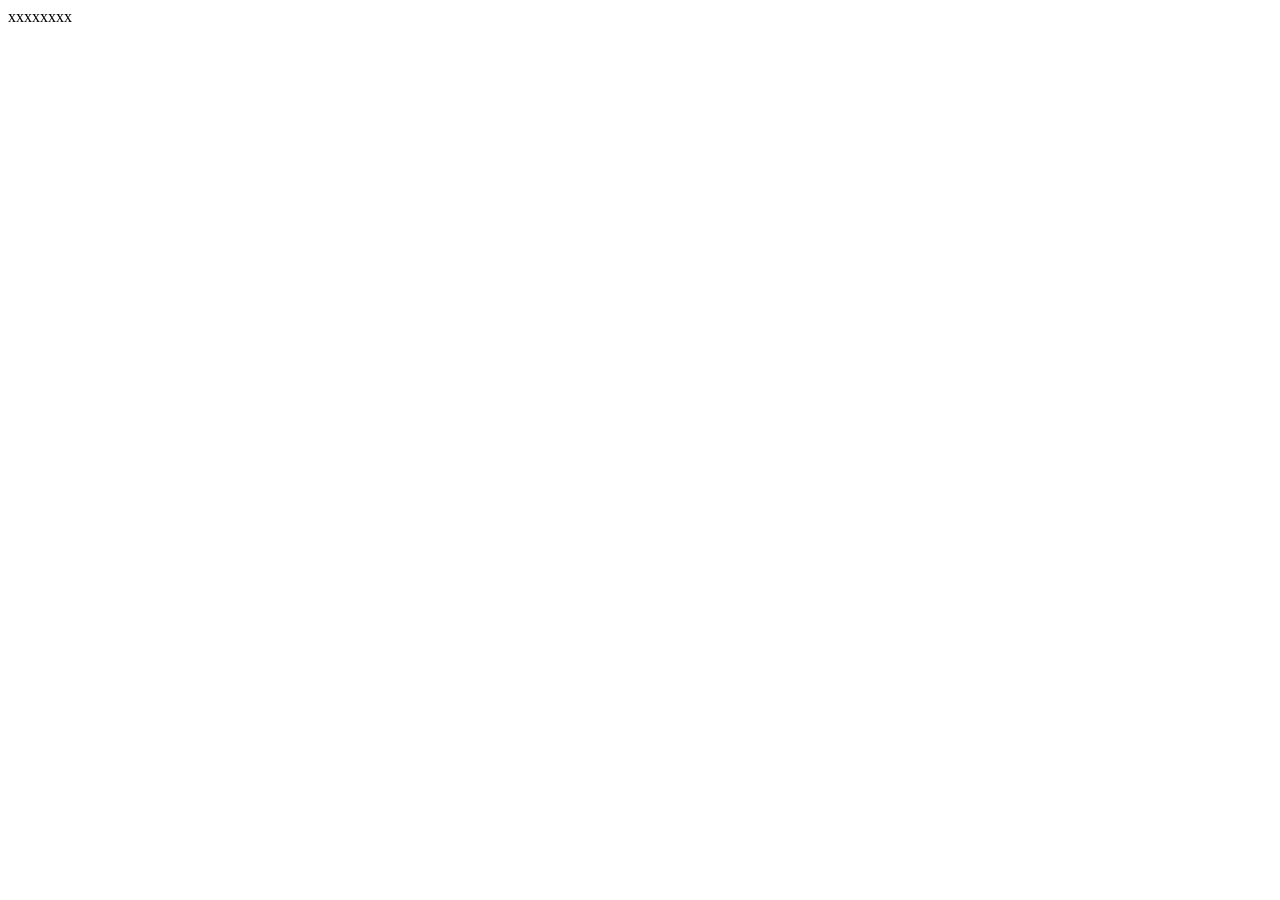
==== runCheckers.html @ 6d39e445 "moved the main project and archived the old" ====
<!DOCTYPE html>
<html lang="en">
<head>
    <meta charset="UTF-8">
    <meta http-equiv="X-UA-Compatible" content="IE=edge">
    <meta name="viewport" content="width=device-width, initial-scale=1.0">
    <title>Document</title>
    <script type="module" src="checkersMain.mjs" defer></script>
</head>
<body>
    <div id="!">zz</div>
    
</body>
</html>
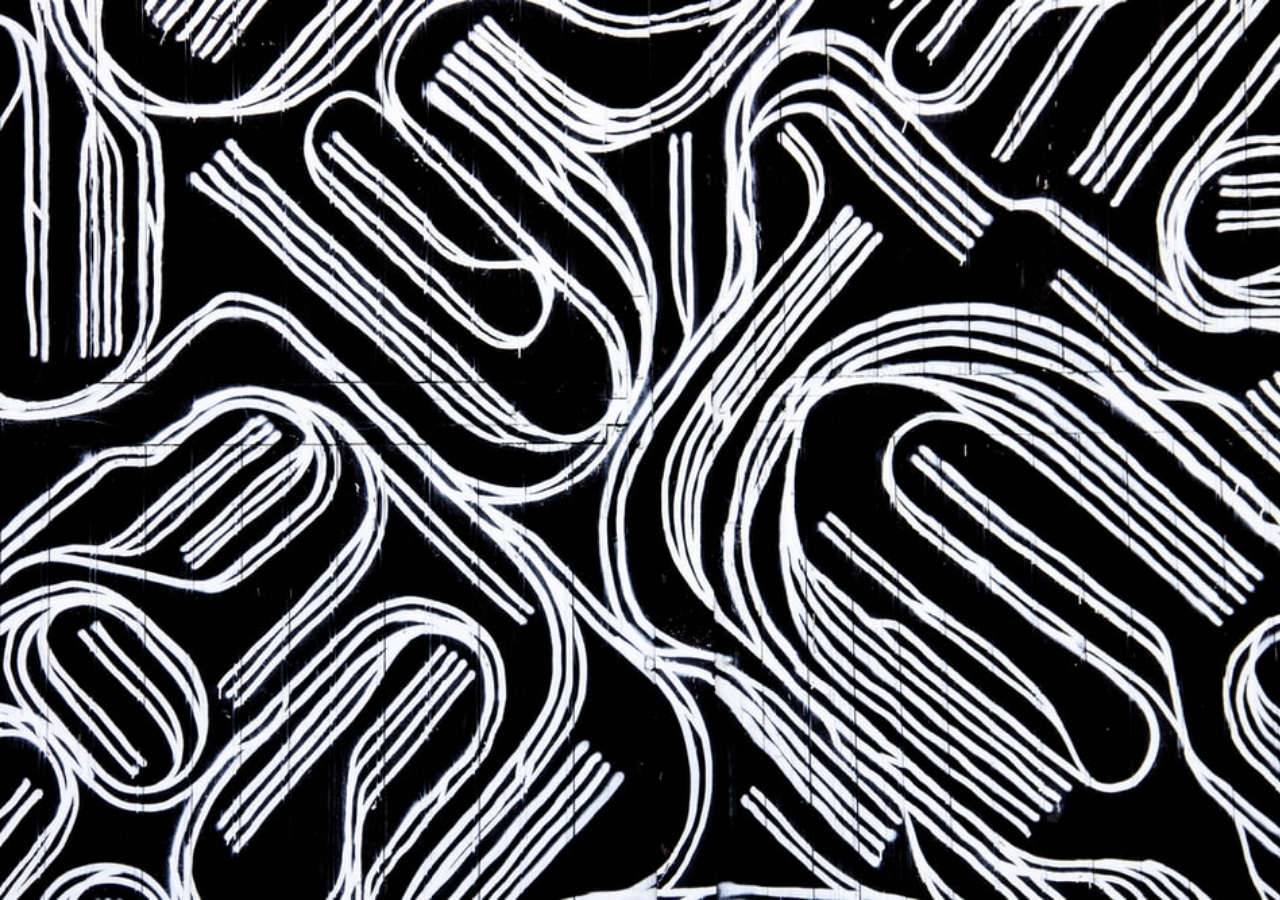
==== commit 8394fbca: "dnd ai works need to add makeAturn functionallity" ====
--- a/runCheckers.html
+++ b/runCheckers.html
@@ -1,14 +1,24 @@
 <!DOCTYPE html>
 <html lang="en">
+
 <head>
     <meta charset="UTF-8">
     <meta http-equiv="X-UA-Compatible" content="IE=edge">
     <meta name="viewport" content="width=device-width, initial-scale=1.0">
-    <title>Document</title>
+    <title>Checkers©</title>
+    <link rel="stylesheet" href="./Checkers.css">
     <script type="module" src="checkersMain.mjs" defer></script>
+    <link rel="preconnect" href="https://fonts.googleapis.com">
+    <link rel="preconnect" href="https://fonts.gstatic.com" crossorigin>
+    <link href="https://fonts.googleapis.com/css2?family=Roboto&display=swap" rel="stylesheet">
 </head>
+
 <body>
-    <div id="!">zz</div>
-    
+   
+    <div class="container" id="container"></div>
+    </div>
+     
+
 </body>
+
 </html>
--- a/Checkers.css
+++ b/Checkers.css
@@ -0,0 +1,119 @@
+* {
+    font-family: 'Roboto', sans-serif;
+    /* box-sizing: border-box; */
+}
+
+body {
+    width: 100vw;
+    height: 100vh;
+    background-image: url(./assets/background.jfif);
+    background-size: 100%;
+    background-size: cover;
+    margin: 0;
+    display: grid;
+    grid-template-rows: 1fr 20fr 1fr;
+}
+
+.nav {
+    display: flex;
+    justify-content: space-between;
+    align-items: center;
+    grid-row: 1;
+}
+
+.footer{
+    grid-row:3;
+    display:flex;
+    justify-content: center;
+
+}
+
+.credit{
+    color: white;
+     background-color: black; 
+}
+
+.checkers-container {
+    grid-row: 2;
+    display: flex;
+    justify-content: center;
+    align-items:center;
+}
+
+.Chess__Board {
+    width: 90vh;
+    height: 90vh;
+    grid-column: 2;
+    display: grid;
+    grid-template-rows: 1fr 1fr 1fr 1fr 1fr 1fr 1fr 1fr;
+    grid-template-columns: 1fr 1fr 1fr 1fr 1fr 1fr 1fr 1fr;
+}
+
+.tile {
+    display: flex;
+    justify-content: center;
+    align-items: center;
+}
+
+.empty {
+    visibility: hidden;
+}
+
+.circle {
+    height: 60%;
+    width: 60%;
+    border-radius: 50%;    
+}
+
+
+.queen {
+    border: 5px solid rgb(153, 19, 153);
+}
+
+.white {
+    background-color: white;
+}
+
+.white-smoke{
+    background-color: whitesmoke;
+}
+
+.black {
+    background-color: black;
+}
+
+.brown{
+    background-color: burlywood;
+}
+.highlight {
+     z-index: 1;
+     box-shadow: 0 0 5px 5px teal;  
+    
+    
+   
+} 
+
+button {
+    height: 100%;
+    display: inline-block;
+    padding: 0.35em 1.2em;
+    border: 0.1em solid #FFFFFF;
+    margin: 0 0.3em 0.3em 0;
+    border-radius: 0.12em;
+    box-sizing: border-box;
+    text-decoration: none;
+    font-family: 'Roboto', sans-serif;
+    font-weight: 300;
+    color: black;
+    text-align: center;
+    transition: all 0.2s;
+}
+
+button:hover {
+    color: white;
+    background-color: black;
+}
+
+button:disabled{
+    visibility: hidden;
+}
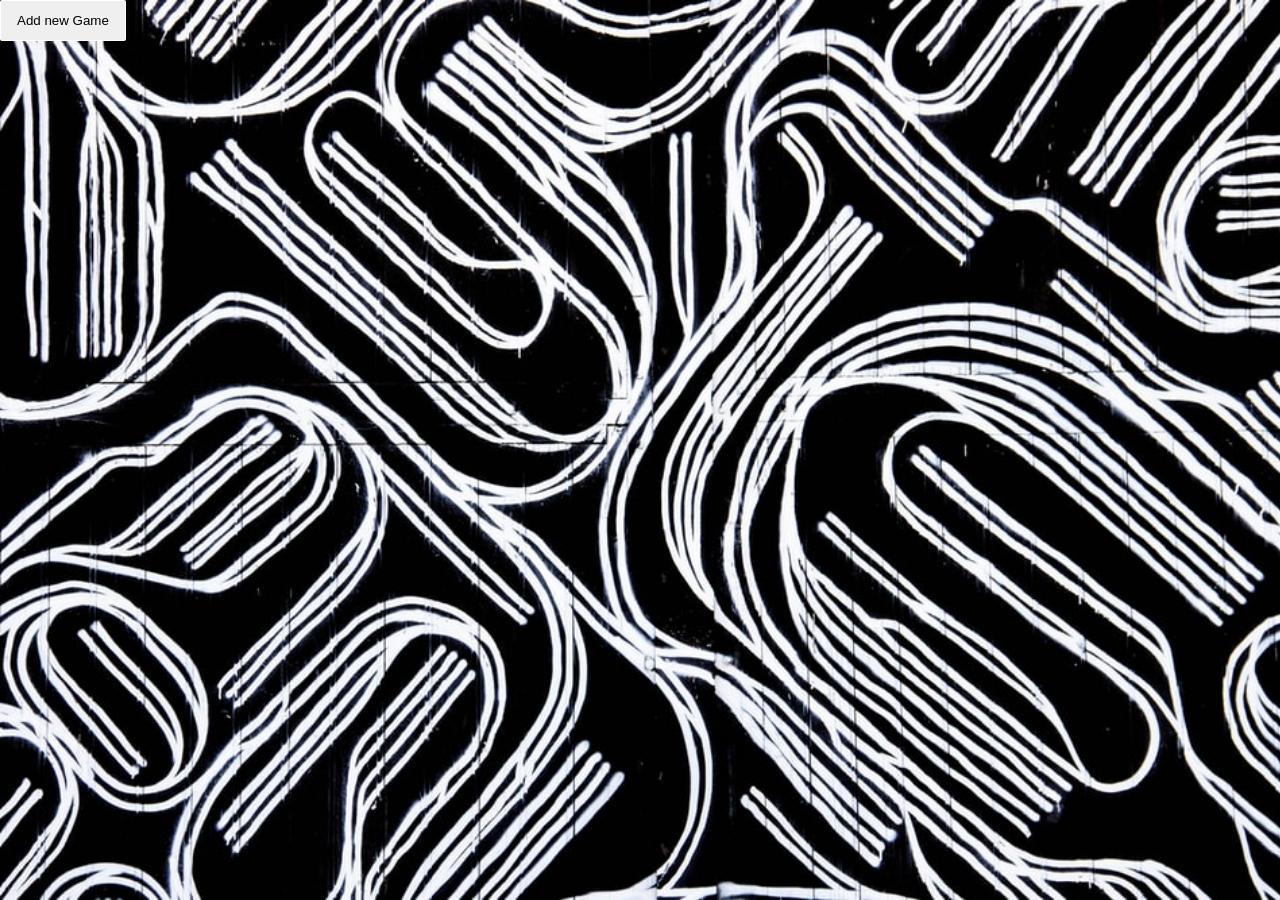
==== commit 36bf27ab: "dnd and multi games works" ====
--- a/runCheckers.html
+++ b/runCheckers.html
@@ -14,10 +14,12 @@
 </head>
 
 <body>
-   
-    <div class="container" id="container"></div>
+    <div class="header">
+        <button id="addNew">Add new Game</button>
     </div>
-     
+    </div>
+    <div id="checker-containers">
+    </div>
 
 </body>
 
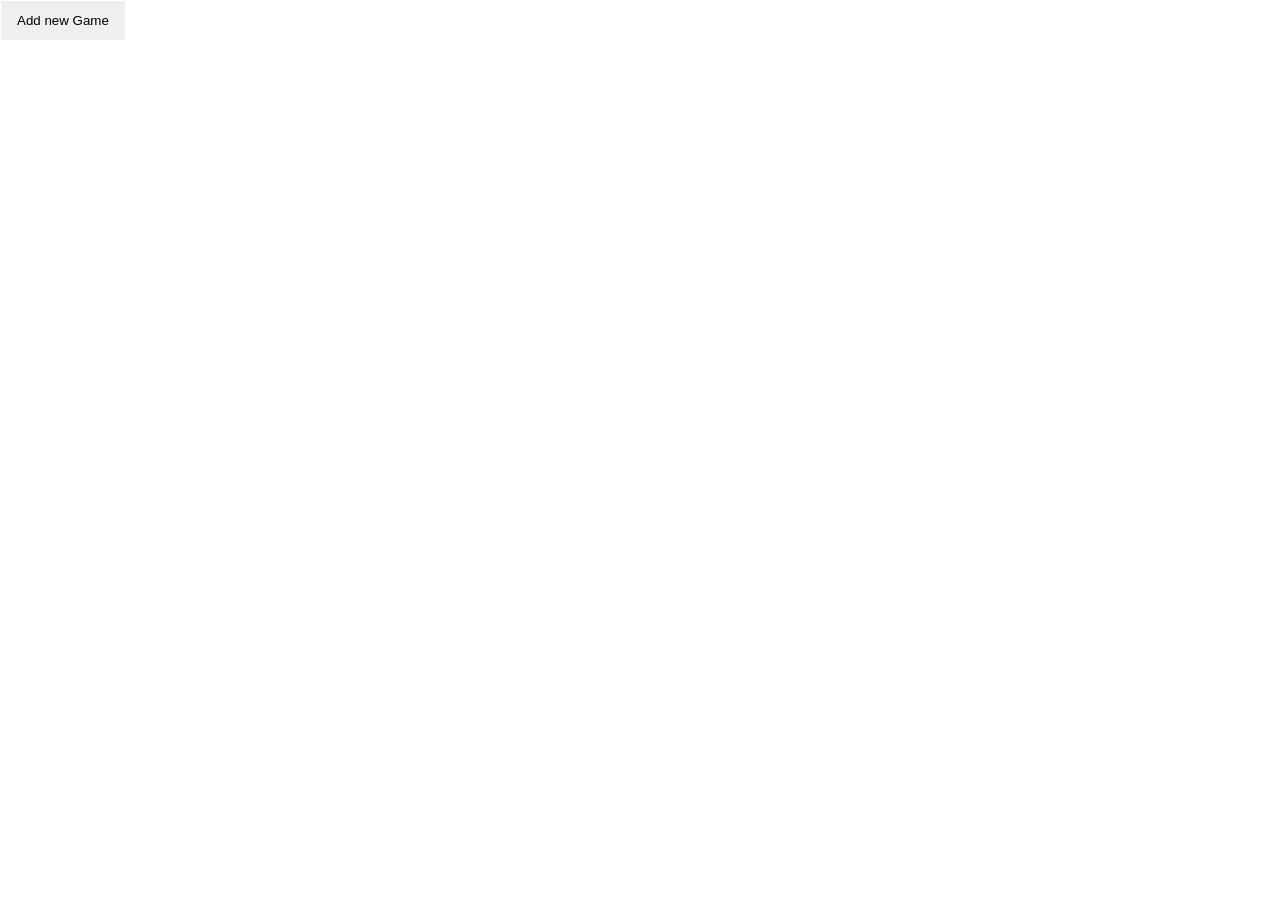
==== commit 579e97a1: "fix" ====
--- a/runCheckers.html
+++ b/runCheckers.html
@@ -7,17 +7,19 @@
     <meta name="viewport" content="width=device-width, initial-scale=1.0">
     <title>Checkers©</title>
     <link rel="stylesheet" href="./Checkers.css">
-    <script type="module" src="checkersMain.mjs" defer></script>
+    <script type="module" src="./checkersMain.mjs" defer></script>
     <link rel="preconnect" href="https://fonts.googleapis.com">
     <link rel="preconnect" href="https://fonts.gstatic.com" crossorigin>
     <link href="https://fonts.googleapis.com/css2?family=Roboto&display=swap" rel="stylesheet">
+    <!-- technical line for live server only -->
+    <link rel="icon" href="data:;base64,iVBORw0KGgo="> 
 </head>
 
 <body>
     <div class="header">
         <button id="addNew">Add new Game</button>
     </div>
-    </div>
+    
     <div id="checker-containers">
     </div>
 
